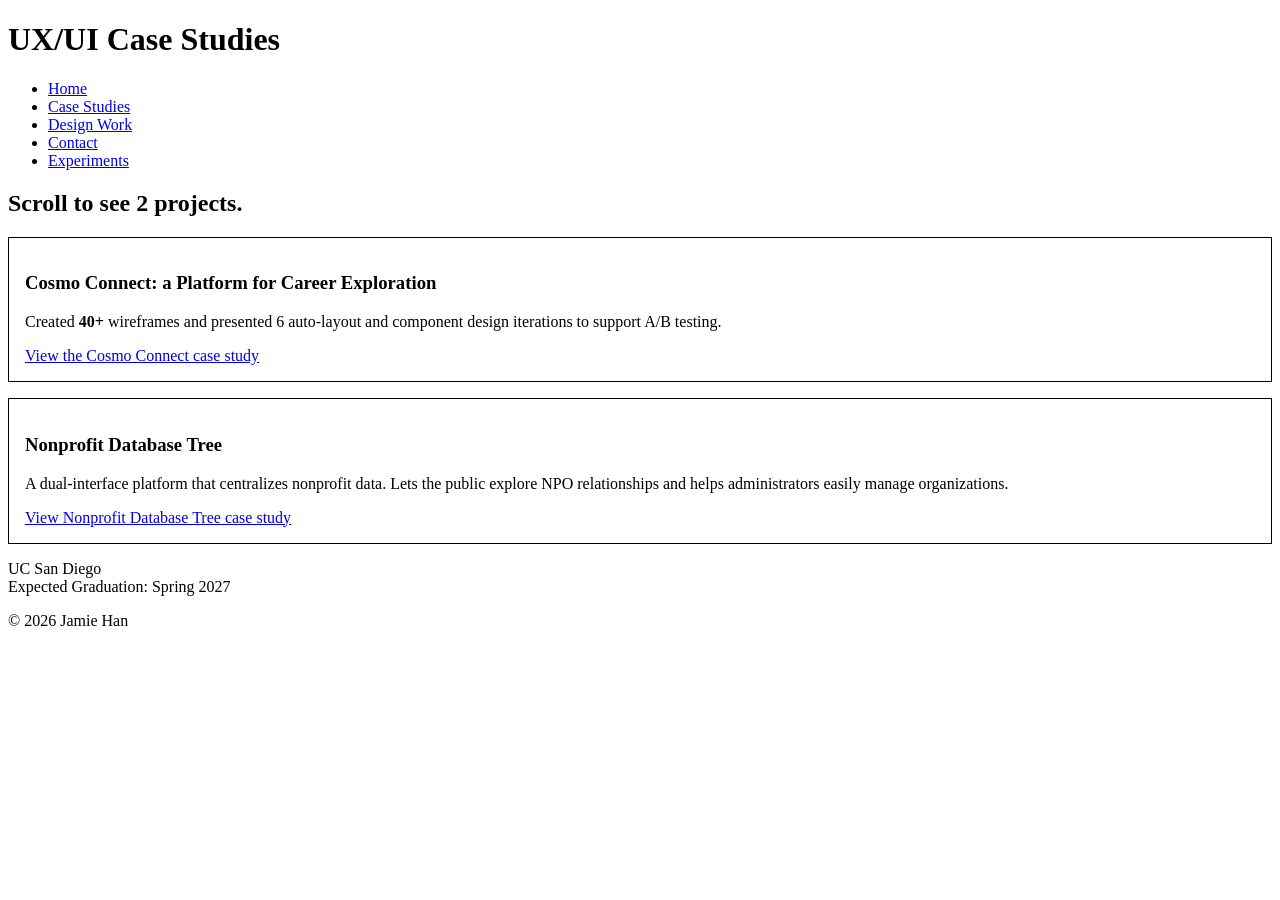
==== case-studies.html @ 7799c825 "copied over hw 2 files" ====
<!DOCTYPE html>
<html lang="en">
<head>
  <meta charset="utf-8">
  <meta name="viewport" content="width=device-width, initial-scale=1">
  <title>UX/UI Case Studies | Jamie Han</title>
  <link rel="stylesheet" href="styles.css">
</head>
<body>
  <header>
    <h1>UX/UI Case Studies</h1>
    <nav>
      <ul>
        <li><a href="index.html">Home</a></li>
        <li><a href="case-studies.html">Case Studies</a></li>
        <li><a href="design-work.html">Design Work</a></li>
        <li><a href="contact.html">Contact</a></li>
        <li><a href="experiments.html">Experiments</a></li>
      </ul>
    </nav>
  </header>

  <main>
    <h2>Scroll to see <span>2</span> projects.</h2>
    <project-card>
      <article>
        <h3>Cosmo Connect: a Platform for Career Exploration</h3>
        <p>Created <b>40+</b> wireframes and presented 6 auto-layout and component design iterations to support A/B testing.</p>
        <a href="project-1.html">View the Cosmo Connect case study</a>
      </article>
    </project-card>
    
    <project-card>
      <article>
        <h3>Nonprofit Database Tree</h3>
        <p>A dual-interface platform that centralizes nonprofit data. Lets the public explore NPO relationships and  helps administrators easily manage organizations.</p>
        <a href="project-2.html">View Nonprofit Database Tree case study</a>
      </article>
    </project-card>
  </main>

  <footer>
    <p>UC San Diego<br>Expected Graduation: Spring 2027</p>
    <p>&copy; 2026 Jamie Han</p>
  </footer>
</body>
</html>
---- styles.css ----
project-card {
  border: 1px solid black;
  display: block;
  padding: 1rem;
  margin: 1rem 0;
}
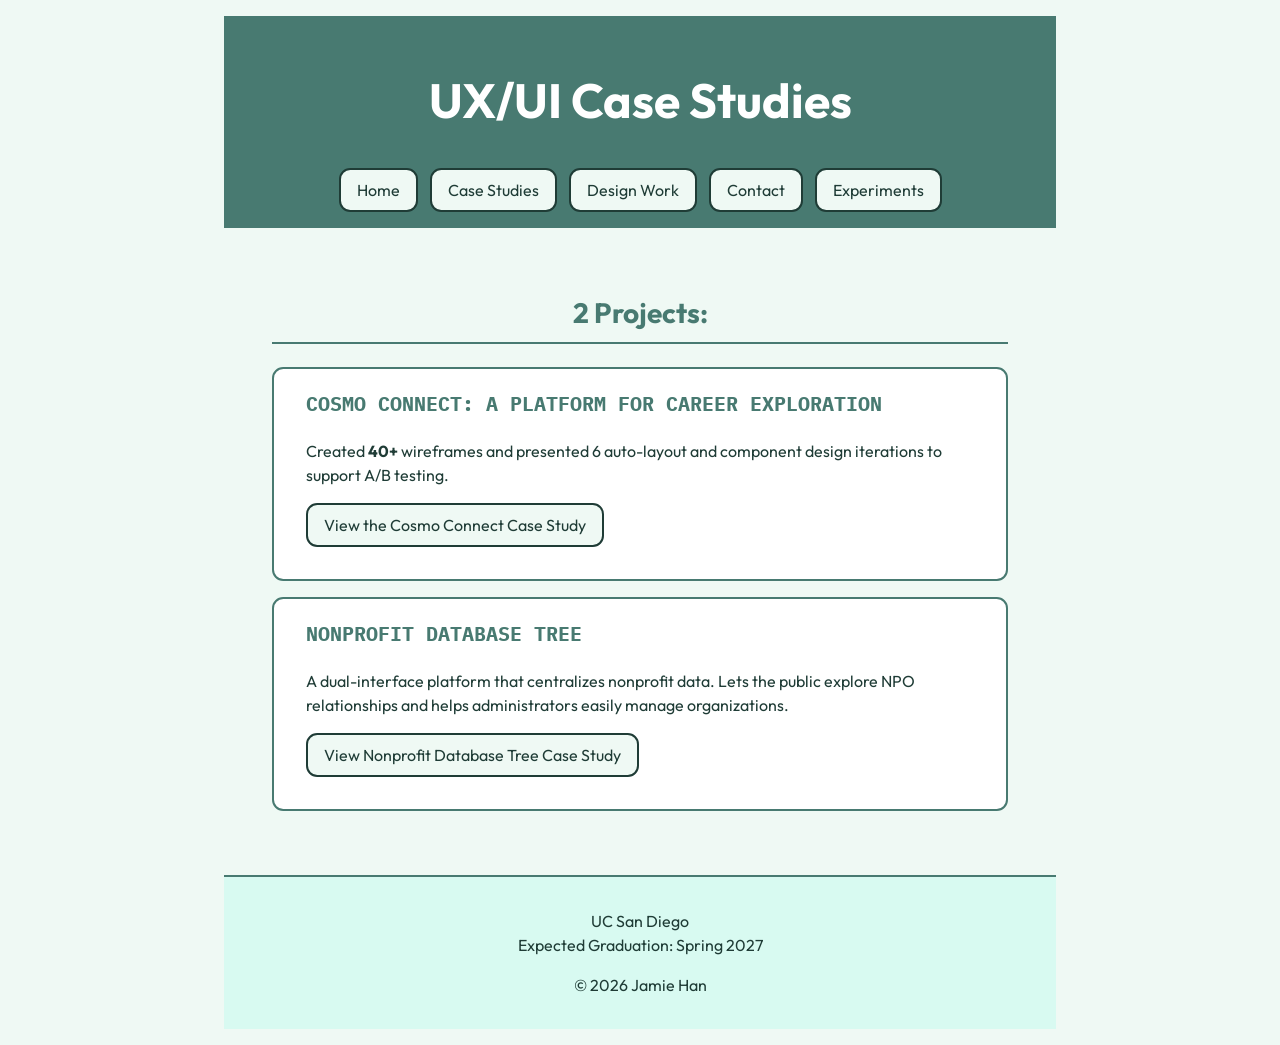
==== commit 5bfbabd0: "completed part 2" ====
--- a/case-studies.html
+++ b/case-studies.html
@@ -4,6 +4,9 @@
   <meta charset="utf-8">
   <meta name="viewport" content="width=device-width, initial-scale=1">
   <title>UX/UI Case Studies | Jamie Han</title>
+  <link rel="preconnect" href="https://fonts.googleapis.com">
+  <link rel="preconnect" href="https://fonts.gstatic.com" crossorigin>
+  <link href="https://fonts.googleapis.com/css2?family=IBM+Plex+Mono:ital,wght@0,100;0,200;0,300;0,400;0,500;0,600;0,700;1,100;1,200;1,300;1,400;1,500;1,600;1,700&family=Outfit:wght@100..900&display=swap" rel="stylesheet">
   <link rel="stylesheet" href="styles.css">
 </head>
 <body>
@@ -11,30 +14,30 @@
     <h1>UX/UI Case Studies</h1>
     <nav>
       <ul>
-        <li><a href="index.html">Home</a></li>
-        <li><a href="case-studies.html">Case Studies</a></li>
-        <li><a href="design-work.html">Design Work</a></li>
-        <li><a href="contact.html">Contact</a></li>
-        <li><a href="experiments.html">Experiments</a></li>
+        <li><a class="nav-links" href="index.html">Home</a></li>
+        <li><a class="nav-links" href="case-studies.html">Case Studies</a></li>
+        <li><a class="nav-links" href="design-work.html">Design Work</a></li>
+        <li><a class="nav-links" href="contact.html">Contact</a></li>
+        <li><a class="nav-links" href="experiments.html">Experiments</a></li>
       </ul>
     </nav>
   </header>
 
   <main>
-    <h2>Scroll to see <span>2</span> projects.</h2>
+    <h2><span>2</span> Projects:</h2>
     <project-card>
       <article>
-        <h3>Cosmo Connect: a Platform for Career Exploration</h3>
+        <h3>COSMO CONNECT: A PLATFORM FOR CAREER EXPLORATION</h3>
         <p>Created <b>40+</b> wireframes and presented 6 auto-layout and component design iterations to support A/B testing.</p>
-        <a href="project-1.html">View the Cosmo Connect case study</a>
+        <a class = "cs-button" href="project-1.html">View the Cosmo Connect Case Study</a>
       </article>
     </project-card>
     
     <project-card>
       <article>
-        <h3>Nonprofit Database Tree</h3>
+        <h3>NONPROFIT DATABASE TREE</h3>
         <p>A dual-interface platform that centralizes nonprofit data. Lets the public explore NPO relationships and  helps administrators easily manage organizations.</p>
-        <a href="project-2.html">View Nonprofit Database Tree case study</a>
+        <a class = "cs-button" href="project-2.html">View Nonprofit Database Tree Case Study</a>
       </article>
     </project-card>
   </main>
--- a/styles.css
+++ b/styles.css
@@ -1,6 +1,186 @@
+/* Jamie Han
+   Repository: https://github.com/jamiexhan/cse134-hw3 */
+
+:root {
+  --teal-green: #487A71;
+  --dark-green: #1f3c36;
+  --light-green: #eff9f4;
+  --font-main: 'Outfit', Arial, sans-serif;
+  --font-caption: 'IBM Plex Mono', monospace;
+}
+
+body{
+    font-family: var(--font-main);
+    color: var(--teal-green);
+    /* backup color in case I no longer want to use color above-> color: #2B5A4F; */
+    background-color: var(--light-green);
+    line-height: 1.5;
+    max-width: 50rem;
+    margin: 0 auto;
+    padding: 1rem;
+}
+
+img,
+iframe,
+video {
+  max-width: 100%;
+}
+
+iframe {
+  aspect-ratio: 16 / 9;
+  height: auto;
+}
+
+img,
+video {
+  height: auto;
+}
+
+header{ 
+  background-color: var(--teal-green);
+  color: white;
+  margin: 0 -1rem;
+  padding: 1rem;
+  text-align: center;
+}
+
+footer {
+  background-color: rgb(216, 250, 241);
+  border-top: 2px solid var(--teal-green);
+  margin: 1rem -1rem 0;
+  padding: 1rem;
+  text-align: center;
+}
+
+h1 {
+  font-size: 3rem;
+}
+
+h2 {
+  font-size: 1.75rem;
+  text-align: center;
+  padding: 0.5rem;
+  border-bottom: 2px solid var(--teal-green);
+}
+
+h3{
+  font-family: var(--font-caption);
+  font-size: 1.25rem;
+}
+
+p{
+  color: var(--dark-green);
+}
+
+main {
+  padding: 1rem;
+}
+
 project-card {
-  border: 1px solid black;
+  border: 2px solid var(--teal-green);
+  border-radius: 0.7rem;
+  background-color: white;
   display: block;
-  padding: 1rem;
+  padding: 0 2rem 2rem 2rem;
   margin: 1rem 0;
+}
+
+nav ul {
+  display: flex; 
+  justify-content: center;
+  flex-wrap: wrap;
+  gap: 0.75rem;
+  list-style: none;
+  margin: 0;
+  padding: 0;
+}
+
+a {
+  display: inline-block;
+  max-width: 100%;
+  padding: 0.5em 1em;
+  border: 2px solid var(--dark-green);
+  background-color: var(--light-green);
+  border-radius: 0.7rem;
+  text-decoration: none;
+  color: var(--dark-green);
+}
+
+a:hover {
+  background-color: var(--dark-green);
+  color: white;
+}
+
+a:focus,
+input:focus,
+textarea:focus,
+select:focus,
+button:focus {
+  outline: 3px solid var(--dark-green);
+  outline-offset: 2px;
+}
+
+button {
+  padding: 0.5em 1em;
+  border: 2px solid var(--dark-green);
+  border-radius: 0.7rem;
+  background-color: var(--light-green);
+  color: var(--dark-green);
+  font-family: inherit;
+}
+
+button:hover {
+  background-color: var(--dark-green);
+  color: white;
+}
+
+/*To give more contrast in nav bar highlight vs background*/
+header a:focus {
+  outline-color: var(--light-green);
+}
+
+fieldset {
+  min-width: 0;
+}
+
+/* Attribute selector: target the text and email inputs by their type attribute;
+   textarea is grouped in so all three form fields look consistent(on the contact page) */
+input[type="text"],
+input[type="email"],
+textarea{
+  width: 100%;
+  border-radius: 0.5rem;
+  padding: 0.5em;
+  max-width: 24rem;
+  box-sizing: border-box;
+  border: 1px solid var(--dark-green);
+}
+
+/* Child combinator: targets only articles that are direct children of a section
+   (in gallery page) */
+section > article {
+  text-align: center;
+}
+
+/* Descendant combinator: targets p that lives anywhere inside a section
+   (in index & gallery page dialog box) */
+section p{
+  border-left: 2px solid var(--teal-green);
+  padding-left: 0.5rem;
+}
+
+@media (min-width: 48rem) {
+  main {
+    padding: 2rem;
+  }
+}
+
+@media (max-width: 30rem) {
+  nav ul {
+    flex-direction: column;
+  }
+  nav a {
+    display: block;
+    text-align: center;
+  }
 }
